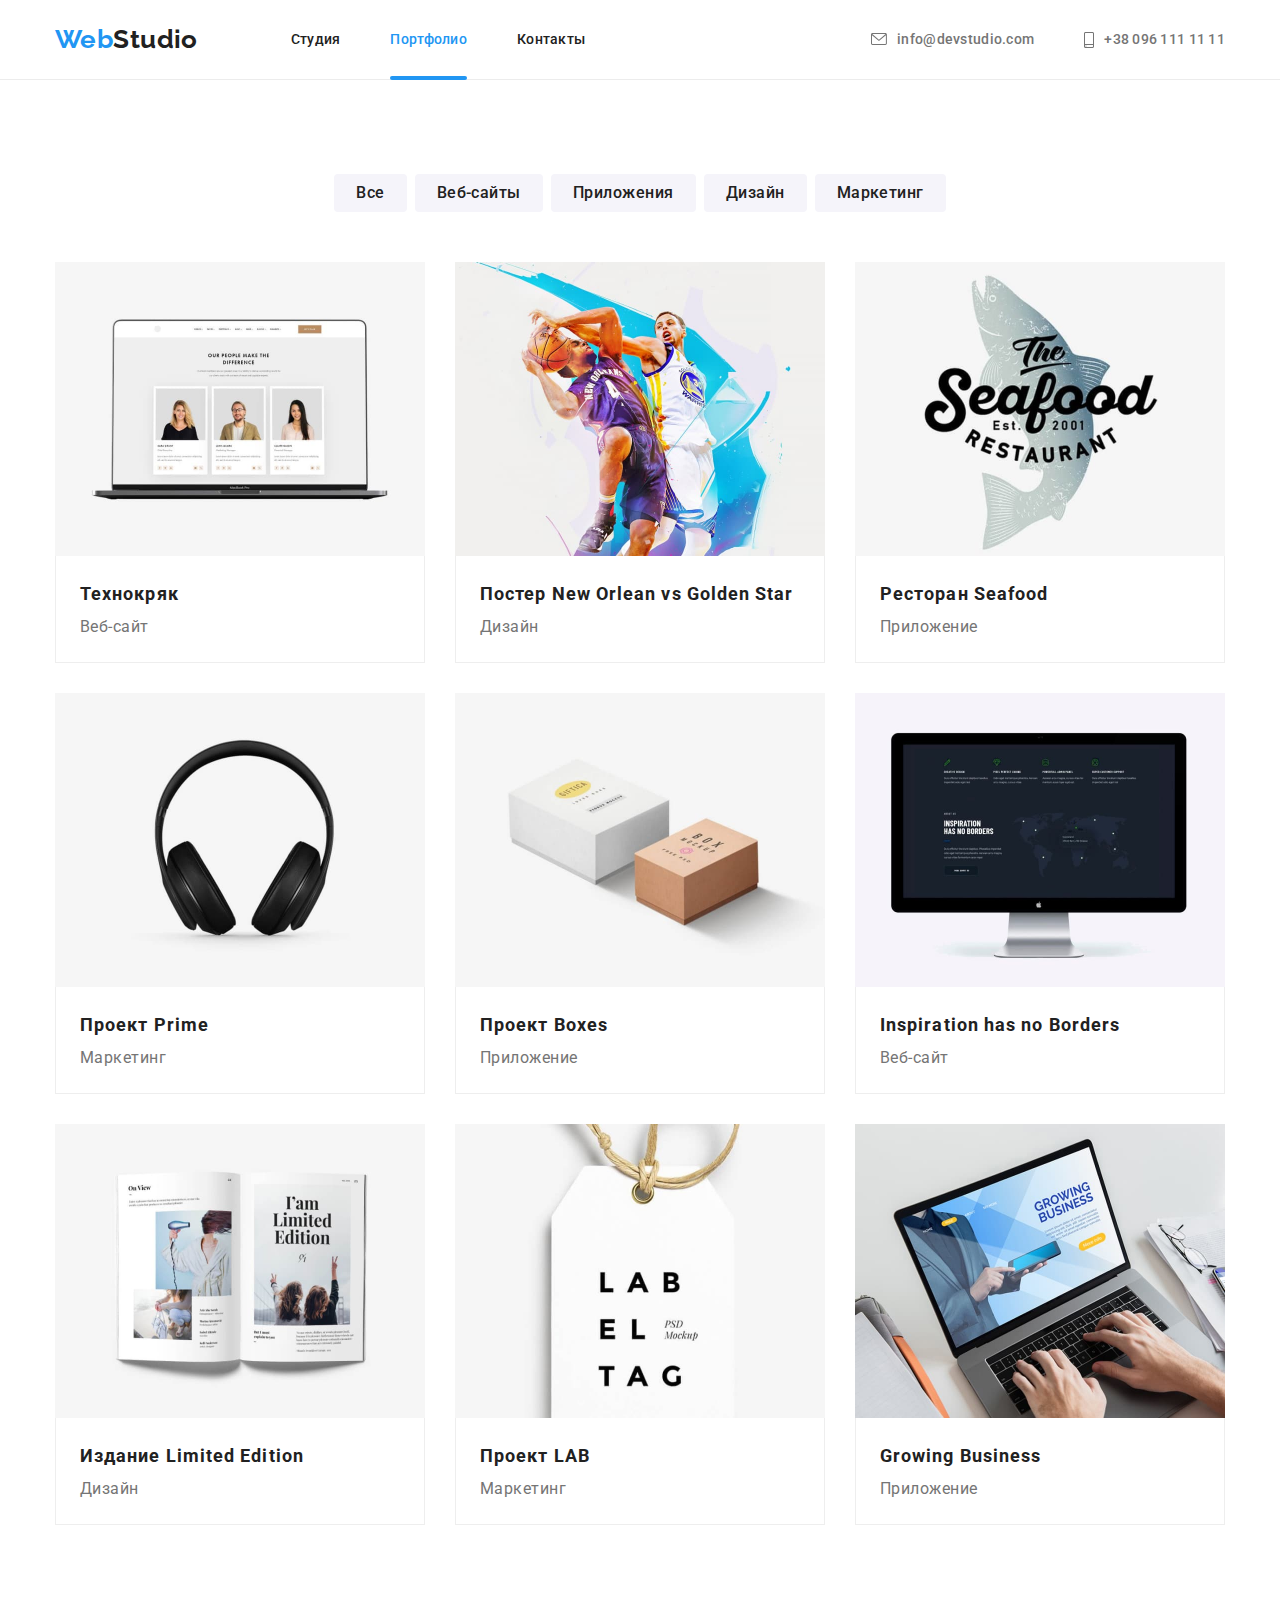
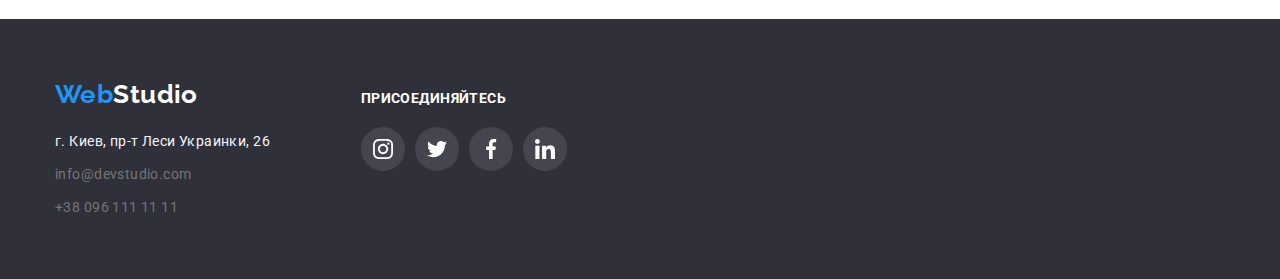
==== portfolio.html @ 40586215 "init commit" ====
<!DOCTYPE html>
<html lang="ru">
	<head>
		<meta charset="UTF-8" />
		<meta http-equiv="X-UA-Compatible" content="IE=edge" />
		<meta name="viewport" content="width=device-width, initial-scale=1.0" />
		<title>WebStudio | Portfolio</title>
		<link
			rel="stylesheet"
			href="https://cdnjs.cloudflare.com/ajax/libs/modern-normalize/1.1.0/modern-normalize.min.css"
		/>
		<link rel="preconnect" href="https://fonts.googleapis.com" />
		<link rel="preconnect" href="https://fonts.gstatic.com" crossorigin />
		<link
			href="https://fonts.googleapis.com/css2?family=Raleway:wght@700&display=swap"
			rel="stylesheet"
		/>
		<link
			href="https://fonts.googleapis.com/css2?family=Roboto:wght@400;500;700;900&display=swap"
			rel="stylesheet"
		/>

		<link rel="stylesheet" href="./styles.css" />
	</head>
	<body>
		<header class="header">
			<div class="container">
				<nav class="header-nav">
					<a href="./index.html" class="logo"
						>Web<span class="logo--black">Studio</span></a
					>
					<ul class="header-nav__list">
						<li class="header-nav__item">
							<a href="./index.html" class="header-nav__link">Студия</a>
						</li>
						<li class="header-nav__item">
							<a href="./portfolio.html" class="header-nav__link --active"
								>Портфолио</a
							>
						</li>
						<li class="header-nav__item">
							<a href="#" class="header-nav__link">Контакты</a>
						</li>
					</ul>
				</nav>
				<ul class="header-contacts__list">
					<li class="header-contacts__item">
						<a class="header-contacts__link" href="mailto:info@devstudio.com"
							><svg class="header-contacts__icon" width="16" height="12">
								<use href="./icons/icons.svg#icon-envelope"></use>
							</svg>
							info@devstudio.com</a
						>
					</li>
					<li class="header-contacts__item">
						<a href="tel:+380961111111" class="header-contacts__link"
							><svg class="header-contacts__icon" width="10" height="16">
								<use href="./icons/icons.svg#icon-smartphone"></use>
							</svg>
							+38 096 111 11 11</a
						>
					</li>
				</ul>
			</div>
		</header>
		<main>
			<section class="section">
				<div class="container">
					<h1 class="--hidden">Портфолио</h1>
					<ul class="portfolio-filters__list">
						<li class="portfolio-filters__item">
							<button class="portfolio-filters__button" type="button">
								Все
							</button>
						</li>
						<li class="portfolio-filters__item">
							<button class="portfolio-filters__button" type="button">
								Веб-сайты
							</button>
						</li>
						<li class="portfolio-filters__item">
							<button class="portfolio-filters__button" type="button">
								Приложения
							</button>
						</li>
						<li class="portfolio-filters__item">
							<button class="portfolio-filters__button" type="button">
								Дизайн
							</button>
						</li>
						<li class="portfolio-filters__item">
							<button class="portfolio-filters__button" type="button">
								Маркетинг
							</button>
						</li>
					</ul>

					<ul class="portfolio-projects__list">
						<li class="portfolio-projects__item">
							<a href="#" class="portfolio-projects__link">
								<div class="portfolio-projects__animated-block">
									<img
										class="portfolio-projects__img"
										src="./images/p-1.jpg"
										alt="Технокряк"
										width="370"
									/>
									<p class="potfolio-projects__hidden-description">
										Ресурс предлагает комплексные предложения с разным уровнем
										функционала и сервисов. Все это позволит посетителю получить
										исчерпывающие сведения  о компании или частном лице.
									</p>
								</div>
								<div class="portfolio-projects__content-box">
									<h2 class="portfolio-projects__title">Технокряк</h2>
									<p class="portfolio-projects__description">Веб-сайт</p>
								</div>
							</a>
						</li>
						<li class="portfolio-projects__item">
							<a href="#" class="portfolio-projects__link">
								<div class="portfolio-projects__animated-block">
									<img
										class="portfolio-projects__img"
										src="./images/p-2.jpg"
										alt="Технокряк"
										width="370"
									/>
									<p class="potfolio-projects__hidden-description">
										Ресурс предлагает комплексные предложения с разным уровнем
										функционала и сервисов. Все это позволит посетителю получить
										исчерпывающие сведения  о компании или частном лице.
									</p>
								</div>
								<div class="portfolio-projects__content-box">
									<h2 class="portfolio-projects__title">
										Постер New Orlean vs Golden Star
									</h2>
									<p class="portfolio-projects__description">Дизайн</p>
								</div>
							</a>
						</li>
						<li class="portfolio-projects__item">
							<a href="#" class="portfolio-projects__link">
								<div class="portfolio-projects__animated-block">
									<img
										class="portfolio-projects__img"
										src="./images/p-3.jpg"
										alt="Технокряк"
										width="370"
									/>
									<p class="potfolio-projects__hidden-description">
										Ресурс предлагает комплексные предложения с разным уровнем
										функционала и сервисов. Все это позволит посетителю получить
										исчерпывающие сведения  о компании или частном лице.
									</p>
								</div>
								<div class="portfolio-projects__content-box">
									<h2 class="portfolio-projects__title">Ресторан Seafood</h2>
									<p class="portfolio-projects__description">Приложение</p>
								</div>
							</a>
						</li>
						<li class="portfolio-projects__item">
							<a href="#" class="portfolio-projects__link">
								<div class="portfolio-projects__animated-block">
									<img
										class="portfolio-projects__img"
										src="./images/p-4.jpg"
										alt="Технокряк"
										width="370"
									/>
									<p class="potfolio-projects__hidden-description">
										Ресурс предлагает комплексные предложения с разным уровнем
										функционала и сервисов. Все это позволит посетителю получить
										исчерпывающие сведения  о компании или частном лице.
									</p>
								</div>
								<div class="portfolio-projects__content-box">
									<h2 class="portfolio-projects__title">Проект Prime</h2>
									<p class="portfolio-projects__description">Маркетинг</p>
								</div>
							</a>
						</li>
						<li class="portfolio-projects__item">
							<a href="#" class="portfolio-projects__link">
								<div class="portfolio-projects__animated-block">
									<img
										class="portfolio-projects__img"
										src="./images/p-5.jpg"
										alt="Технокряк"
										width="370"
									/>
									<p class="potfolio-projects__hidden-description">
										Ресурс предлагает комплексные предложения с разным уровнем
										функционала и сервисов. Все это позволит посетителю получить
										исчерпывающие сведения  о компании или частном лице.
									</p>
								</div>
								<div class="portfolio-projects__content-box">
									<h2 class="portfolio-projects__title">Проект Boxes</h2>
									<p class="portfolio-projects__description">Приложение</p>
								</div>
							</a>
						</li>
						<li class="portfolio-projects__item">
							<a href="#" class="portfolio-projects__link">
								<div class="portfolio-projects__animated-block">
									<img
										class="portfolio-projects__img"
										src="./images/p-6.jpg"
										alt="Технокряк"
										width="370"
									/>
									<p class="potfolio-projects__hidden-description">
										Ресурс предлагает комплексные предложения с разным уровнем
										функционала и сервисов. Все это позволит посетителю получить
										исчерпывающие сведения  о компании или частном лице.
									</p>
								</div>
								<div class="portfolio-projects__content-box">
									<h2 class="portfolio-projects__title">
										Inspiration has no Borders
									</h2>
									<p class="portfolio-projects__description">Веб-сайт</p>
								</div>
							</a>
						</li>
						<li class="portfolio-projects__item">
							<a href="#" class="portfolio-projects__link">
								<div class="portfolio-projects__animated-block">
									<img
										class="portfolio-projects__img"
										src="./images/p-7.jpg"
										alt="Технокряк"
										width="370"
									/>
									<p class="potfolio-projects__hidden-description">
										Ресурс предлагает комплексные предложения с разным уровнем
										функционала и сервисов. Все это позволит посетителю получить
										исчерпывающие сведения  о компании или частном лице.
									</p>
								</div>
								<div class="portfolio-projects__content-box">
									<h2 class="portfolio-projects__title">
										Издание Limited Edition
									</h2>
									<p class="portfolio-projects__description">Дизайн</p>
								</div>
							</a>
						</li>
						<li class="portfolio-projects__item">
							<a href="#" class="portfolio-projects__link">
								<div class="portfolio-projects__animated-block">
									<img
										class="portfolio-projects__img"
										src="./images/p-8.jpg"
										alt="Технокряк"
										width="370"
									/>
									<p class="potfolio-projects__hidden-description">
										Ресурс предлагает комплексные предложения с разным уровнем
										функционала и сервисов. Все это позволит посетителю получить
										исчерпывающие сведения  о компании или частном лице.
									</p>
								</div>
								<div class="portfolio-projects__content-box">
									<h2 class="portfolio-projects__title">Проект LAB</h2>
									<p class="portfolio-projects__description">Маркетинг</p>
								</div>
							</a>
						</li>
						<li class="portfolio-projects__item">
							<a href="#" class="portfolio-projects__link">
								<div class="portfolio-projects__animated-block">
									<img
										class="portfolio-projects__img"
										src="./images/p-9.jpg"
										alt="Технокряк"
										width="370"
									/>
									<p class="potfolio-projects__hidden-description">
										Ресурс предлагает комплексные предложения с разным уровнем
										функционала и сервисов. Все это позволит посетителю получить
										исчерпывающие сведения  о компании или частном лице.
									</p>
								</div>
								<div class="portfolio-projects__content-box">
									<h2 class="portfolio-projects__title">Growing Business</h2>
									<p class="portfolio-projects__description">Приложение</p>
								</div>
							</a>
						</li>
					</ul>
				</div>
			</section>
		</main>
		<footer class="footer">
			<div class="container">
				<div class="footer-content">
					<div class="footer-content__contacts-block">
						<a href="./index.html" class="logo"
							>Web<span class="logo--white">Studio</span></a
						>
						<address class="footer__address">
							<ul class="footer-contacts__list">
								<li class="footer-contacts__item">
									<a
										href="https://goo.gl/maps/FRzz74HCHDfiAMzQ9"
										class="footer-contacts__link"
										>г. Киев, пр-т Леси Украинки, 26</a
									>
								</li>
								<li class="footer-contacts__item">
									<a
										href="mailto:info@devstudio.com"
										class="footer-contacts__link"
										>info@devstudio.com</a
									>
								</li>
								<li class="footer-contacts__item">
									<a href="tel:+380961111111" class="footer-contacts__link"
										>+38 096 111 11 11</a
									>
								</li>
							</ul>
						</address>
					</div>
					<div class="footer-content__socials-block">
						<p class="footer-content__socials-cta-text">присоединяйтесь</p>
						<ul class="footer-content__socials-list">
							<li class="footer-content__socials-item">
								<a href="#" class="footer-content__socials-link">
									<svg class="footer-content__socials-icon">
										<use href="./icons/icons.svg#icon-instagram"></use>
									</svg>
								</a>
							</li>
							<li class="footer-content__socials-item">
								<a href="#" class="footer-content__socials-link">
									<svg class="footer-content__socials-icon">
										<use href="./icons/icons.svg#icon-twitter"></use>
									</svg>
								</a>
							</li>
							<li class="footer-content__socials-item">
								<a href="#" class="footer-content__socials-link">
									<svg class="footer-content__socials-icon">
										<use href="./icons/icons.svg#icon-facebook"></use>
									</svg>
								</a>
							</li>
							<li class="footer-content__socials-item">
								<a href="#" class="footer-content__socials-link">
									<svg class="footer-content__socials-icon">
										<use href="./icons/icons.svg#icon-linkedin"></use>
									</svg>
								</a>
							</li>
						</ul>
					</div>
				</div>
			</div>
		</footer>
	</body>
</html>
---- styles.css ----
/* GLOBAL */

:root {
	--font-main: 'Roboto', sans-serif;
	--font-logo: 'Raleway', serif;
	--color-brand: #2196f3;
	--color-brand-hover: #188ce8;
	--color-dark-grey: #212121;
	--color-light-grey: #757575;
	--color-light-grey-2: #eeeeee;
	--color-backdrop-overlay: rgba(0, 0, 0, 0.2);
	--color-white: #ffffff;
	--color-dark-bg: #2f303a;
	--color-section-alternate-bg: #f5f4fa;
	--color-icon-team-inactive: #afb1b8;
	--color-icon-footer-inactive: #44454e;
	--animation-type1: 250ms cubic-bezier(0.4, 0, 0.2, 1);
	--box-shadow-card-popup: 0px 1px 3px rgba(0, 0, 0, 0.12),
		0px 1px 1px rgba(0, 0, 0, 0.14), 0px 2px 1px rgba(0, 0, 0, 0.2);
}

body {
	padding: 0;
	margin: 0;
	font-family: var(--font-main);
	font-style: normal;
	font-weight: 400;
	font-size: 14px;
	line-height: 1.7;
	letter-spacing: 0.03em;
}

h1,
h2,
h3,
h4,
h5,
h6,
p,
ul,
li {
	padding: 0;
	margin: 0;
}

ul {
	list-style: none;
}

a {
	text-decoration: none;
}

img {
	display: block;
	width: 100%;
}

.container {
	padding-left: 15px;
	padding-right: 15px;
	margin-left: auto;
	margin-right: auto;
	max-width: 1200px;
}

.section {
	padding-top: 94px;
	padding-bottom: 94px;
}

/* UTILITIES */

.--hidden {
	position: absolute;
	left: 0px;
	top: -500px;
	width: 1px;
	height: 1px;
	overflow: hidden;
}

.--alternate-color {
	background-color: var(--color-section-alternate-bg);
}

/* HEADER */

.header .container {
	width: 100%;
	height: 100%;
	display: flex;
}

.header-nav,
.header-nav__list,
.header-contacts__list,
.benefits__list,
.what-we-do__list,
.our-team__list,
.portfolio-filters__list {
	display: flex;
	align-items: center;
}

.header {
	height: 80px;
	border-bottom: 1px solid #ececec;
	box-sizing: border-box;
}

.logo {
	display: block;
	margin-right: 93px;
	font-family: var(--font-logo);
	font-weight: 700;
	font-size: 26px;
	line-height: 1.19;
	color: var(--color-brand);
}

.logo--black {
	color: var(--color-dark-grey);
}

.logo--white {
	color: var(--color-white);
}

.header-nav__link {
	position: relative;
	display: block;
	font-weight: 500;
	font-size: 14px;
	line-height: 1.14;
	letter-spacing: 0.02em;
	color: var(--color-dark-grey);
	transition: color var(--animation-type1);
}

.header-nav__link.--active {
	color: var(--color-brand);
}

.--active::after {
	content: '';
	display: block;
	position: absolute;
	width: 100%;
	height: 4px;
	bottom: -33px;
	background-color: var(--color-brand);
	border-radius: 2px;
}

.header-contacts__link,
.footer-contacts__link {
	color: var(--color-light-grey);
	transition: color var(--animation-type1);
}

.header-contacts__link {
	display: flex;
	align-items: center;
	font-weight: 500;
	line-height: 1.14;
	letter-spacing: 0.02em;
}

.header-nav__link:hover,
.header-nav__link:focus,
.header-contacts__link:hover,
.header-contacts__link:focus,
.footer-contacts__link:hover,
.footer-contacts__link:focus,
.header-contacts__link:hover,
.header-contacts__link:focus {
	color: var(--color-brand);
}

.header-contacts__icon {
	margin-right: 10px;
	color: inherit;
}

.header-nav__item:not(:last-child),
.header-contacts__item:not(:last-child) {
	margin-right: 50px;
}

.header-contacts__list {
	margin-left: auto;
}

/* HERO */

.section-hero {
	max-width: 1600px;
	padding-top: 200px;
	padding-bottom: 200px;
	margin-left: auto;
	margin-right: auto;
	background: url(./images/hero.jpg);
	background-repeat: no-repeat;
	background-size: cover;
	background-position: center;
	background-color: rgba(47, 48, 58, 0.4);
	background-blend-mode: overlay;
	text-align: center;
}

.hero__title {
	text-align: center;
	color: var(--color-white);
	font-weight: 900;
	font-size: 44px;
	line-height: 1.36;
	letter-spacing: 0.06em;
	text-transform: uppercase;
	margin: 0 0 30px 0;
}

.hero__button {
	color: var(--color-white);
	padding: 10px 32px 10px 32px;
	font-size: 16px;
	font-weight: 700;
	letter-spacing: 0.06em;
	line-height: 1.87;
	background-color: var(--color-brand);
	box-shadow: 0px 4px 4px rgba(0, 0, 0, 0.15);
	border-radius: 4px;
	border: none;
	cursor: pointer;
	transition: background-color var(--animation-type1);
}

.hero__button:hover,
.hero__button:focus {
	background-color: var(--color-brand-hover);
}

/* BENEFITS */

.benefits-section {
	padding-bottom: 0;
}

.section__title {
	font-weight: 700;
	font-size: 36px;
	line-height: 1.16;
	text-align: center;
	margin: 0 0 50px 0;
}

.benefits__item {
	max-width: 270px;
}

.benefits__icon-container {
	display: flex;
	justify-content: center;
	align-items: center;
	height: 120px;
	margin-bottom: 30px;
	background-color: var(--color-section-alternate-bg);
	border-radius: 4px;
}

.benefits__icon {
	display: block;
	width: 70px;
	height: 70px;
}

.benefits__item:not(:last-child) {
	margin-right: 30px;
}

.benefits__title {
	margin: 0 0 10px 0;
	font-weight: 700;
	line-height: 1.14;
	text-transform: uppercase;
	color: var(--color-dark-grey);
}

.benefits__description {
	margin: 0;
	color: var(--color-light-grey);
}

/* WHAT WE DO */

.what-we-do__list,
.benefits__list,
.our-team__list {
	justify-content: space-between;
	max-width: 100%;
}

.what-we-do__item {
	position: relative;
}

.what-we-do__description-block {
	position: absolute;
	bottom: 0;
	height: 70px;
	width: 100%;
	display: flex;
	justify-content: center;
	align-items: center;
	background-color: rgba(47, 48, 58, 0.8);
}

.what-we-do__description-text {
	font-weight: 700;
	font-size: 14px;
	line-height: 1.14;
	letter-spacing: 0.03em;
	text-transform: uppercase;
	color: var(--color-white);
}

.what-we-do__item:not(:last-child),
.our-team__item:not(:last-child) {
	margin-right: 30px;
}

/* OUR TEAM */

.our-team__item {
	background: var(--color-white);
	box-shadow: var(--box-shadow-card-popup);
	text-align: center;
}

.our-team__info {
	padding: 30px 32px;
}

.our-team__item-title {
	margin-bottom: 16px;
	font-weight: 500;
	font-size: 16px;
	line-height: 1.18;
	color: var(--color-dark-grey);
}

.our-team__description {
	margin-bottom: 10px;
	font-size: 16px;
	line-height: 1.18;
	color: var(--color-light-grey);
}

.our-team__socials-list {
	display: flex;
	justify-content: space-between;
}

.our-team__socials-link,
.footer-content__socials-link {
	display: flex;
	align-items: center;
	justify-content: center;
	width: 44px;
	height: 44px;
	border-radius: 50%;
	transition: background-color var(--animation-type1),
		color var(--animation-type1);
}

.our-team__socials-link {
	color: var(--color-icon-team-inactive);
}

.footer-content__socials-link:not(:last-child) {
	margin-right: 10px;
}

.our-team__socials-link:hover,
.our-team__socials-link:focus,
.footer-content__socials-link:focus,
.footer-content__socials-link:hover {
	background-color: var(--color-brand);
	color: var(--color-white);
}

.our-team__socials-icon,
.footer-content__socials-icon {
	width: 20px;
	height: 20px;
}

/* OUR CLIENTS */

.our-clients__list {
	display: flex;
	justify-content: space-between;
}

.our-clients__link {
	display: flex;
	width: 170px;
	height: 92px;
	justify-content: center;
	align-items: center;
	color: var(--color-icon-team-inactive);
	border: 1px solid var(--color-icon-team-inactive);
	border-radius: 4px;
	transition: color var(--animation-type1), border var(--animation-type1);
}

.our-clients__icon {
	color: var(--color-icon-team-inactive);
	transition: color var(--animation-type1);
}

.our-clients__link:hover,
.our-clients__link:focus,
.our-clients__link:hover .our-clients__icon,
.our-clients__link:focus .our-clients__icon {
	color: var(--color-brand);
	border-color: var(--color-brand);
}

/* PORTFOLIO */

.portfolio-filters__list {
	margin-bottom: 50px;
	justify-content: center;
}

.portfolio-filters__item:not(:last-child) {
	margin-right: 8px;
}

.portfolio-filters__button {
	padding: 6px 22px;
	background-color: var(--color-section-alternate-bg);
	font-weight: 500;
	font-size: 16px;
	line-height: 1.62;
	letter-spacing: 0.03em;
	color: var(--color-dark-grey);
	border: none;
	border-radius: 4px;
	transition: color var(--animation-type1),
		background-color var(--animation-type1), box-shadow var(--animation-type1);
}

.portfolio-filters__button:hover,
.portfolio-filters__button:focus {
	background-color: var(--color-brand);
	color: var(--color-white);
	box-shadow: 0px 3px 1px rgba(0, 0, 0, 0.1), 0px 1px 2px rgba(0, 0, 0, 0.08),
		0px 2px 2px rgba(0, 0, 0, 0.12);
	border-radius: 4px;
	cursor: pointer;
}

.portfolio-projects__list {
	display: flex;
	flex-wrap: wrap;
	justify-content: space-between;
}

.portfolio-projects__item {
	max-width: 370px;
}

.portfolio-projects__link {
	display: block;
	transition: box-shadow var(--animation-type1);
}

.portfolio-projects__link:hover,
.portfolio-projects__link:focus {
	box-shadow: 0px 1px 1px rgba(0, 0, 0, 0.12), 0px 4px 4px rgba(0, 0, 0, 0.06),
		1px 4px 6px rgba(0, 0, 0, 0.16);
}
.portfolio-projects__link:hover .potfolio-projects__hidden-description,
.portfolio-projects__link:focus .potfolio-projects__hidden-description {
	transform: translateY(-294px);
}

.portfolio-projects__img {
	width: 370px;
	height: auto;
}

.portfolio-projects__animated-block {
	overflow: hidden;
	height: 294px;
}

.potfolio-projects__hidden-description {
	display: flex;
	align-items: center;
	height: 294px;
	padding: 0 24px;
	background-color: rgba(33, 150, 243, 0.9);
	color: var(--color-white);
	font-size: 18px;
	line-height: 1.55;
	transition: transform var(--animation-type1);
}

.portfolio-projects__content-box {
	padding: 20px 24px;
	border-right: 1px solid var(--color-light-grey-2);
	border-bottom: 1px solid var(--color-light-grey-2);
	border-left: 1px solid var(--color-light-grey-2);
}

.portfolio-projects__item:not(:nth-last-child(-n + 3)) {
	margin-bottom: 30px;
}

.portfolio-projects__title {
	margin: 0;
	font-weight: 700;
	font-size: 18px;
	line-height: 2;
	letter-spacing: 0.06em;
	color: var(--color-dark-grey);
}

.portfolio-projects__description {
	margin: 0;
	font-size: 16px;
	line-height: 1.88;
	letter-spacing: 0.03em;
	color: var(--color-light-grey);
}

/* FOOTER */

.footer {
	padding-top: 60px;
	padding-bottom: 60px;
	background-color: var(--color-dark-bg);
}

.footer-content {
	display: flex;
	align-items: baseline;
}

.footer-content__contacts-block {
	margin-right: 70px;
}

.footer .logo {
	margin-bottom: 20px;
}

.footer__address {
	font-style: normal;
	color: var(--color-white);
}

.footer-content__socials-cta-text {
	font-weight: 700;
	font-size: 14px;
	line-height: 1.14;
	text-transform: uppercase;
	color: #ffffff;
	margin: 0 0 20px 0;
}

.footer-content__socials-list {
	display: flex;
}

.footer-content__socials-item:not(:last-child) {
	margin-right: 10px;
}

.footer-content__socials-link {
	background-color: var(--color-icon-footer-inactive);
	color: var(--color-white);
}

.footer-contacts__item:first-child .footer-contacts__link {
	color: var(--color-section-alternate-bg);
}

.footer-contacts__item:not(:last-child) {
	margin-bottom: 9px;
}

/* POPUP */

.backdrop-area {
	position: fixed;
	top: 0;
	right: 0;
	bottom: 0;
	left: 0;
	display: flex;
	justify-content: center;
	align-items: center;
	background-color: var(--color-backdrop-overlay);
	opacity: 1;
	transition: opacity var(--animation-type1);
}

.--backdrop-hidden {
	opacity: 0;
	pointer-events: none;
}

.order-popup {
	position: relative;
	width: 528px;
	height: 581px;
	background: var(--color-white);
	box-shadow: var(--box-shadow-card-popup);
	border-radius: 4px;
}

.backdrop-area.--backdrop-hidden > .order-popup {
	transform: scale(0.5);
	transition: transform var(--animation-type1);
}

.backdrop-area > .order-popup {
	transform: scale(1);
	transition: transform var(--animation-type1);
}

.order-popup__btn-close {
	position: absolute;
	top: 8px;
	right: 8px;
	display: flex;
	justify-content: center;
	align-items: center;
	background: var(--color-white);
	width: 30px;
	height: 30px;
	border: 1px solid rgba(0, 0, 0, 0.1);
	box-sizing: border-box;
	border-radius: 50%;
	cursor: pointer;
	transition: background-color var(--animation-type1),
		color var(--animation-type1);
}

.order-popup__btn-close:hover,
.order-popup__btn-close:focus {
	background-color: var(--color-brand);
	color: var(--color-white);
}
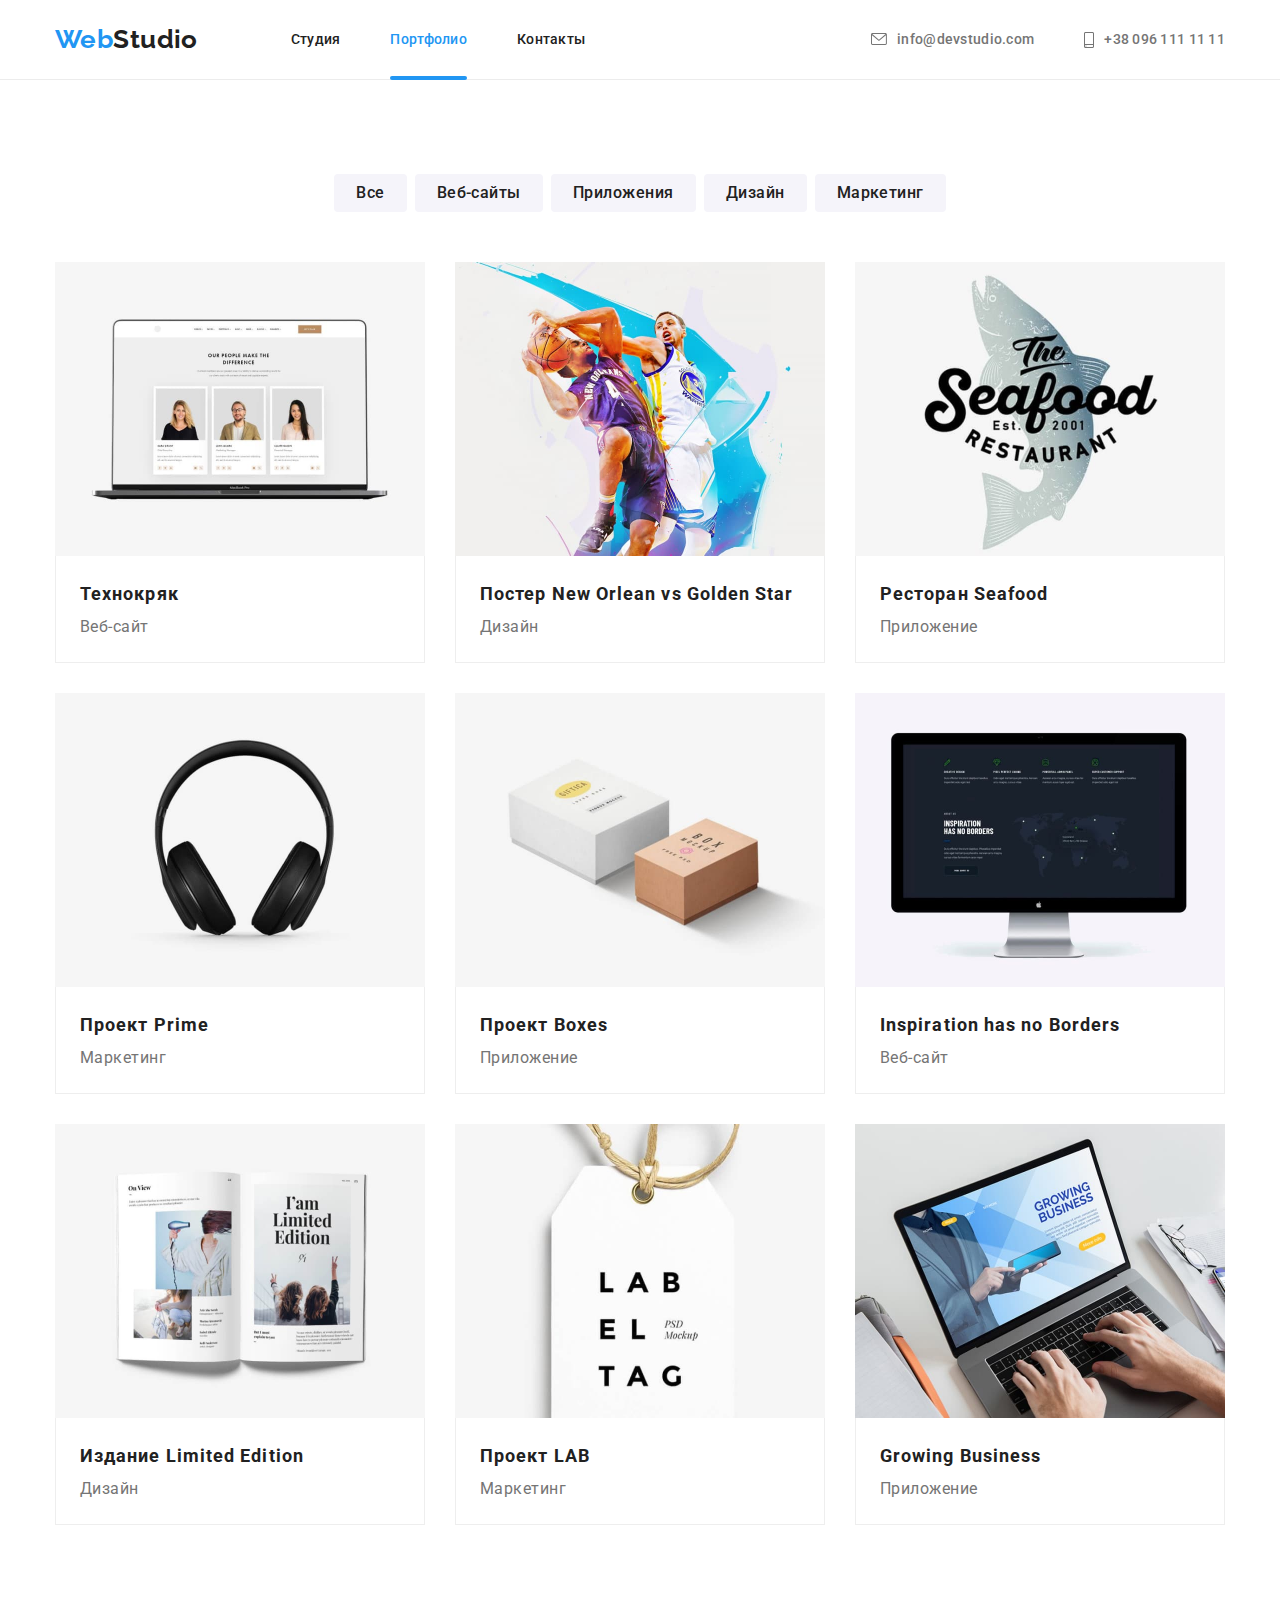
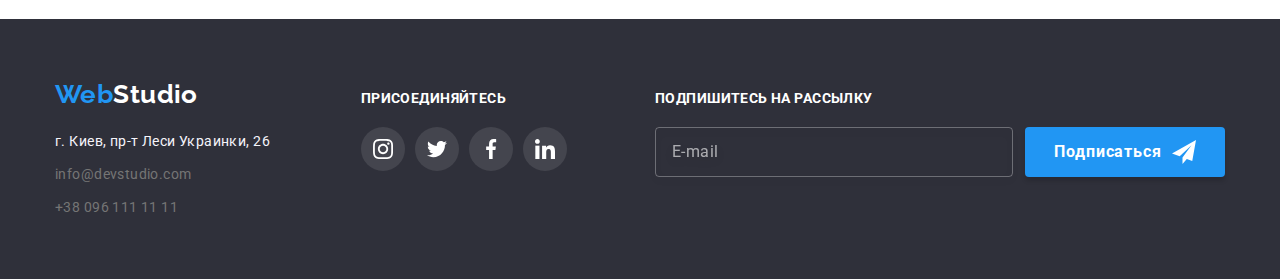
==== commit d0477bdd: "added newsletter form in the footer" ====
--- a/portfolio.html
+++ b/portfolio.html
@@ -368,6 +368,41 @@
 							</li>
 						</ul>
 					</div>
+					<div class="footer-content__newsletter-block">
+						<form class="footer-content__newsletter-form">
+							<div
+								class="newsletter-form__group"
+								role="group"
+								aria-labelledby="newsletter-form-label"
+							>
+								<label
+									class="newsletter-form__label"
+									for="newsletter-email"
+									id="newsletter-form-label"
+								>
+									Подпишитесь на рассылку
+								</label>
+								<input
+									class="newsletter-form__input-field"
+									type="email"
+									name="newsletter-email"
+									id="newsletter-email"
+									placeholder="E-mail"
+									required
+								/>
+								<button class="newsletter-form__btn-submit" type="button">
+									Подписаться
+									<svg
+										class="newsletter-form__icon-submit"
+										width="24"
+										height="24"
+									>
+										<use href="./icons/icons.svg#icon-newsletter"></use>
+									</svg>
+								</button>
+							</div>
+						</form>
+					</div>
 				</div>
 			</div>
 		</footer>
--- a/styles.css
+++ b/styles.css
@@ -73,10 +73,14 @@
 
 .--hidden {
 	position: absolute;
-	left: 0px;
-	top: -500px;
 	width: 1px;
 	height: 1px;
+	margin: -1px;
+	border: 0;
+	padding: 0;
+	white-space: nowrap;
+	clip-path: inset(100%);
+	clip: rect(0 0 0 0);
 	overflow: hidden;
 }
 
@@ -220,14 +224,17 @@
 	margin: 0 0 30px 0;
 }
 
-.hero__button {
-	color: var(--color-white);
-	padding: 10px 32px 10px 32px;
+.hero__button,
+.order-form__btn-submit,
+.newsletter-form__btn-submit {
+	width: 200px;
+	height: 50px;
+	background-color: var(--color-brand);
+	color: var(--color-white);
 	font-size: 16px;
 	font-weight: 700;
 	letter-spacing: 0.06em;
 	line-height: 1.87;
-	background-color: var(--color-brand);
 	box-shadow: 0px 4px 4px rgba(0, 0, 0, 0.15);
 	border-radius: 4px;
 	border: none;
@@ -236,7 +243,11 @@
 }
 
 .hero__button:hover,
-.hero__button:focus {
+.hero__button:focus,
+.order-form__btn-submit:hover,
+.order-form__btn-submit:focus,
+.newsletter-form__btn-submit:hover,
+.newsletter-form__btn-submit:focus {
 	background-color: var(--color-brand-hover);
 }
 
@@ -563,7 +574,8 @@
 	color: var(--color-white);
 }
 
-.footer-content__socials-cta-text {
+.footer-content__socials-cta-text,
+.newsletter-form__label {
 	font-weight: 700;
 	font-size: 14px;
 	line-height: 1.14;
@@ -593,6 +605,52 @@
 	margin-bottom: 9px;
 }
 
+.footer-content__newsletter-block {
+	margin-left: auto;
+}
+
+.footer-content__newsletter-form {
+	max-width: 570px;
+}
+
+.newsletter-form__group {
+	display: flex;
+	flex-wrap: wrap;
+}
+
+.newsletter-form__label {
+	display: inline-flex;
+}
+
+.newsletter-form__input-field {
+	padding: 0 16px;
+	margin-right: 12px;
+	width: 358px;
+	border: 1px solid rgba(255, 255, 255, 0.3);
+	filter: drop-shadow(0px 4px 4px rgba(0, 0, 0, 0.15));
+	border-radius: 4px;
+	height: 50px;
+	background-color: transparent;
+	transition: border-color var(--animation-type1);
+}
+
+.newsletter-form__input-field::placeholder {
+	font-size: 16px;
+	line-height: 1.25;
+	color: rgba(255, 255, 255, 0.6);
+	letter-spacing: 0.03em;
+}
+
+.newsletter-form__btn-submit {
+	display: flex;
+	justify-content: center;
+	align-items: center;
+}
+
+.newsletter-form__icon-submit {
+	margin-left: 10px;
+}
+
 /* POPUP */
 
 .backdrop-area {
@@ -616,8 +674,8 @@
 
 .order-popup {
 	position: relative;
-	width: 528px;
-	height: 581px;
+	max-width: 528px;
+	padding: 40px;
 	background: var(--color-white);
 	box-shadow: var(--box-shadow-card-popup);
 	border-radius: 4px;
@@ -656,3 +714,170 @@
 	background-color: var(--color-brand);
 	color: var(--color-white);
 }
+
+.order-form__heading {
+	margin-bottom: 30px;
+	font-weight: 700;
+	font-size: 20px;
+	line-height: 1.15;
+	text-align: center;
+	letter-spacing: 0.03em;
+}
+
+.order-form__group {
+	text-align: center;
+}
+
+.order-form__fieldset {
+	position: relative;
+	display: flex;
+	align-items: center;
+	margin-bottom: 28px;
+}
+
+.order-form__input-field {
+	height: 40px;
+	width: 100%;
+	padding-left: 42px;
+	border: 1px solid rgba(33, 33, 33, 0.2);
+	border-radius: 4px;
+	transition: border-color var(--animation-type1);
+}
+
+.order-form__input-label,
+.order-form__input-label--textarea {
+	font-weight: 400;
+	font-size: 12px;
+	line-height: 1.16;
+	letter-spacing: 0.01em;
+	color: var(--color-light-grey);
+	transition: color var(--animation-type1), transform var(--animation-type1);
+}
+
+.order-form__input-field:hover,
+.order-form__textarea-field:hover,
+.newsletter-form__input-field:hover {
+	border-color: var(--color-brand);
+}
+
+.order-form__input-field:focus-within,
+.order-form__textarea-field:focus-within,
+.newsletter-form__input-field:focus-within {
+	outline: none;
+	border-color: var(--color-brand);
+}
+
+.order-form__input-field:focus-within ~ .order-form__input-icon,
+.order-form__input-field:focus-within ~ .order-form__input-label,
+.order-form__textarea-field:focus-within ~ .order-form__input-label--textarea {
+	color: var(--color-brand);
+}
+
+.order-form__input-field:focus-within + .order-form__input-label,
+.order-form__input-field:valid + .order-form__input-label,
+.order-form__input-field:not(:placeholder-shown) + .order-form__input-label {
+	transform: translate(-42px, -30px);
+}
+
+.order-form__input-field::placeholder {
+	transition: opacity var(--animation-type1);
+}
+
+.order-form__input-field:not(:focus-within)::placeholder {
+	opacity: 0;
+}
+
+.order-form__input-icon {
+	position: absolute;
+	left: 12px;
+	top: 11px;
+	transition: color var(--animation-type1);
+}
+
+.order-form__textarea-field {
+	width: 100%;
+	height: 120px;
+	border: 1px solid rgba(33, 33, 33, 0.2);
+	border-radius: 4px;
+	padding: 12px 16px;
+	resize: none;
+	transition: border-color var(--animation-type1);
+}
+
+.order-form__textarea-field::placeholder,
+.order-form__input-field::placeholder {
+	font-size: 14px;
+	line-height: 1.14;
+	letter-spacing: 0.01em;
+	color: rgba(117, 117, 117, 0.5);
+}
+
+.order-form__fieldset--textarea {
+	position: relative;
+	margin-bottom: 20px;
+}
+
+.order-form__input-label--textarea {
+	position: absolute;
+	top: -18px;
+	left: 0;
+}
+
+.order-form__input-label {
+	position: absolute;
+	left: 42px;
+}
+
+.order-form__fieldset--checkbox {
+	display: flex;
+	align-items: center;
+	margin-bottom: 30px;
+}
+
+.order-form__input-checkbox {
+	appearance: none;
+	display: grid;
+	place-content: center;
+	width: 16px;
+	height: 15px;
+	background-color: var(--color-white);
+	margin-right: 7px;
+	border: 2px solid var(--color-dark-grey);
+	border-radius: 2px;
+	transform: translateY(-1px);
+}
+
+.order-form__input-checkbox::before {
+	content: '';
+	display: block;
+	width: 16px;
+	height: 15px;
+	transform: scale(0);
+	background-color: var(--color-brand);
+	background-size: 11px;
+	background-position: center;
+	background-repeat: no-repeat;
+	border-radius: 2px;
+	transition: transform var(--animation-type1);
+}
+
+.order-form__input-checkbox:checked::before {
+	background-image: url("data:image/svg+xml,%3Csvg width='13' height='10' viewBox='0 0 13 10' fill='none' xmlns='http://www.w3.org/2000/svg'%3E%3Cpath d='M1.95703 4.75166L1.88825 4.68604L1.81923 4.75141L0.93123 5.59258L0.854858 5.66492L0.930974 5.73753L4.42671 9.07236L4.49574 9.1382L4.56476 9.07236L12.069 1.91352L12.1449 1.84116L12.069 1.76881L11.1873 0.927644L11.1183 0.861826L11.0493 0.927611L4.49577 7.17353L1.95703 4.75166Z' fill='white' stroke='white' stroke-width='0.2'/%3E%3C/svg%3E%0A");
+	border-color: var(--color-dark-grey);
+	transform: scale(1);
+}
+
+.order-form__input-checkbox-label {
+	font-weight: 400;
+	font-size: 14px;
+	line-height: 1.71;
+	letter-spacing: 0.03em;
+	color: var(--color-light-grey);
+}
+
+.order-form__consent-link {
+	color: var(--color-brand);
+	text-decoration: underline;
+	width: 100%;
+	text-align: center;
+}
